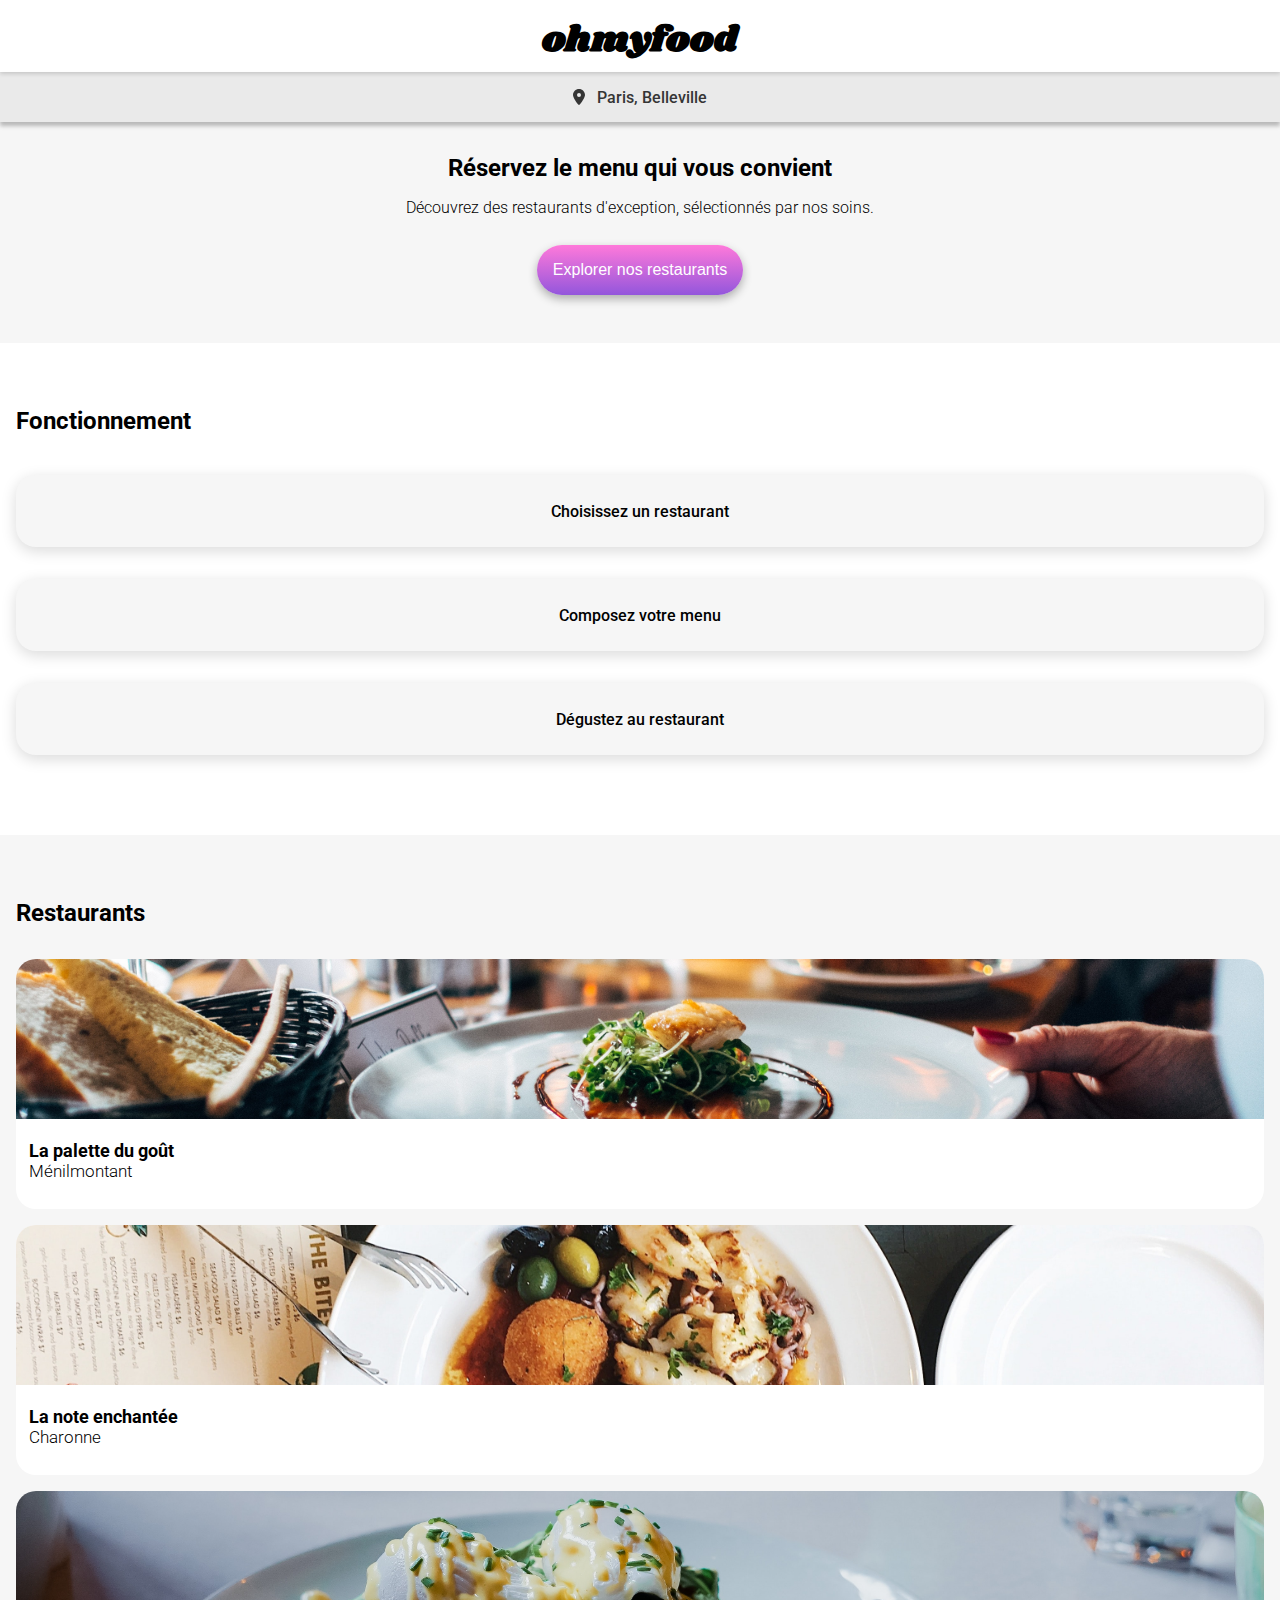
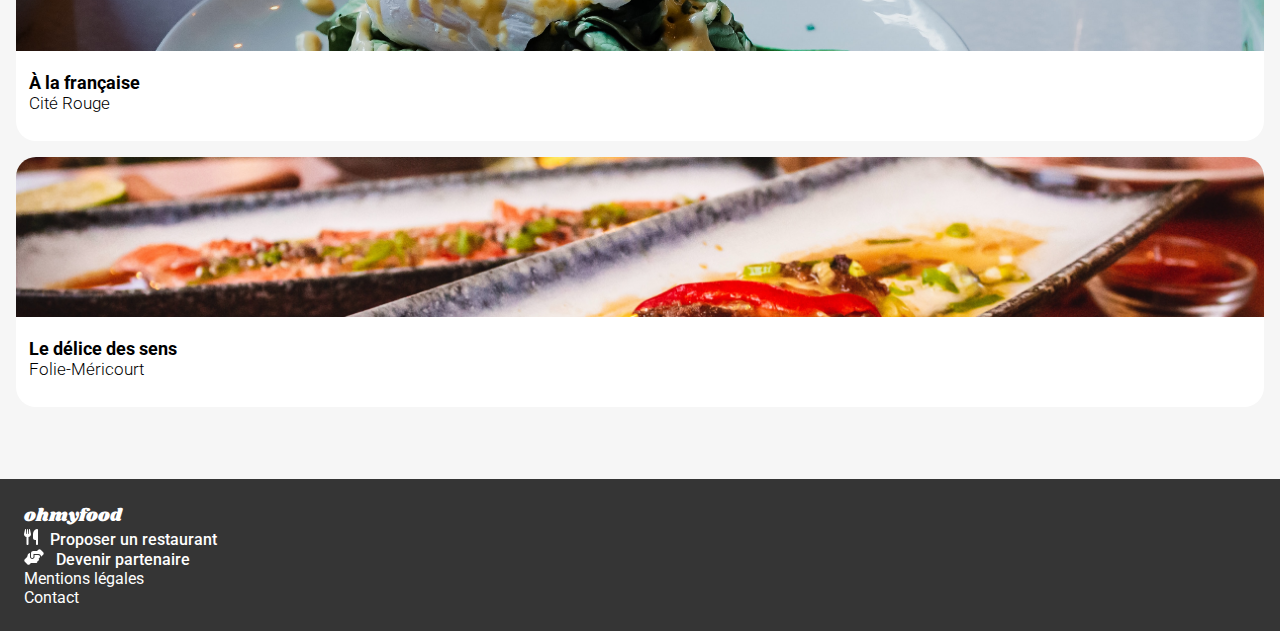
==== index.html @ dc9dbb46 "Divers changements, ajout de menu" ====
<!DOCTYPE html>
<html lang="en">
<head>
    <meta charset="UTF-8">
    <meta name="viewport" content="width=device-width, initial-scale=1.0">
    <title>Ohmyfood</title>
    <link rel="stylesheet" href="style.css">
</head>
<body>
    <header>
        <nav>
            <h1>ohmyfood</h1>
        </nav>
        <div class="location"><svg xmlns="http://www.w3.org/2000/svg" height="16" width="12" viewBox="0 0 384 512"><!--!Font Awesome Free 6.5.1 by @fontawesome - https://fontawesome.com License - https://fontawesome.com/license/free Copyright 2023 Fonticons, Inc.--><path d="M215.7 499.2C267 435 384 279.4 384 192C384 86 298 0 192 0S0 86 0 192c0 87.4 117 243 168.3 307.2c12.3 15.3 35.1 15.3 47.4 0zM192 128a64 64 0 1 1 0 128 64 64 0 1 1 0-128z"/></svg> Paris, Belleville</div>
    </header>
    <div class="hero-header">
        <h2>Réservez le menu qui vous convient</h2>
        <p>Découvrez des restaurants d'exception, sélectionnés par nos soins.</p>
        <a href=""><button href>Explorer nos restaurants</button></a>
    </div>
    <main>
        <section class="fonctionnement">
            <h2>Fonctionnement</h2>
            <div class="tuto-card">Choisissez un restaurant</div>
            <div class="tuto-card">Composez votre menu</div>
            <div class="tuto-card">Dégustez au restaurant</div>
        </section>
        <section class="restaurants">
            <h2>Restaurants</h2>
            <a href="resto1.html">
                <div class="card">
                    <img src="images/restaurants/jay-wennington-N_Y88TWmGwA-unsplash.jpg" alt="">
                    <p><b>La palette du goût</b><br>Ménilmontant</p>
                </div>
            </a>
            <div class="card">
                <img src="images/restaurants/stil-u2Lp8tXIcjw-unsplash.jpg" alt="">
                <p><b>La note enchantée</b><br>Charonne</p>
            </div>
            <div class="card">
                <img src="images/restaurants/toa-heftiba-DQKerTsQwi0-unsplash.jpg" alt="">
                <p><b>À la française</b><br>Cité Rouge</p>
            </div>
            <div class="card">
                <img src="images/restaurants/louis-hansel-shotsoflouis-qNBGVyOCY8Q-unsplash.jpg" alt="">
                <p><b>Le délice des sens</b><br>Folie-Méricourt</p>
            </div>
        </section>
    </main>
    <footer>
        <h1>ohmyfood</h1>
        <ul>
            <li>
                <svg xmlns="http://www.w3.org/2000/svg" viewBox="0 0 448 512"><!--!Font Awesome Free 6.5.1 by @fontawesome - https://fontawesome.com License - https://fontawesome.com/license/free Copyright 2024 Fonticons, Inc.--><path fill="#ffffff" d="M416 0C400 0 288 32 288 176V288c0 35.3 28.7 64 64 64h32V480c0 17.7 14.3 32 32 32s32-14.3 32-32V352 240 32c0-17.7-14.3-32-32-32zM64 16C64 7.8 57.9 1 49.7 .1S34.2 4.6 32.4 12.5L2.1 148.8C.7 155.1 0 161.5 0 167.9c0 45.9 35.1 83.6 80 87.7V480c0 17.7 14.3 32 32 32s32-14.3 32-32V255.6c44.9-4.1 80-41.8 80-87.7c0-6.4-.7-12.8-2.1-19.1L191.6 12.5c-1.8-8-9.3-13.3-17.4-12.4S160 7.8 160 16V150.2c0 5.4-4.4 9.8-9.8 9.8c-5.1 0-9.3-3.9-9.8-9L127.9 14.6C127.2 6.3 120.3 0 112 0s-15.2 6.3-15.9 14.6L83.7 151c-.5 5.1-4.7 9-9.8 9c-5.4 0-9.8-4.4-9.8-9.8V16zm48.3 152l-.3 0-.3 0 .3-.7 .3 .7z"/></svg>
                <b>Proposer un restaurant</b></li>
            <li>
                <svg xmlns="http://www.w3.org/2000/svg" viewBox="0 0 640 512"><!--!Font Awesome Free 6.5.1 by @fontawesome - https://fontawesome.com License - https://fontawesome.com/license/free Copyright 2024 Fonticons, Inc.--><path fill="#ffffff" d="M544 248v3.3l69.7-69.7c21.9-21.9 21.9-57.3 0-79.2L535.6 24.4c-21.9-21.9-57.3-21.9-79.2 0L416.3 64.5c-2.7-.3-5.5-.5-8.3-.5H296c-37.1 0-67.6 28-71.6 64H224V248c0 22.1 17.9 40 40 40s40-17.9 40-40V176c0 0 0-.1 0-.1V160l16 0 136 0c0 0 0 0 .1 0H464c44.2 0 80 35.8 80 80v8zM336 192v56c0 39.8-32.2 72-72 72s-72-32.2-72-72V129.4c-35.9 6.2-65.8 32.3-76 68.2L99.5 255.2 26.3 328.4c-21.9 21.9-21.9 57.3 0 79.2l78.1 78.1c21.9 21.9 57.3 21.9 79.2 0l37.7-37.7c.9 0 1.8 .1 2.7 .1H384c26.5 0 48-21.5 48-48c0-5.6-1-11-2.7-16H432c26.5 0 48-21.5 48-48c0-12.8-5-24.4-13.2-33c25.7-5 45.1-27.6 45.2-54.8v-.4c-.1-30.8-25.1-55.8-56-55.8c0 0 0 0 0 0l-120 0z"/></svg>
                <b>Devenir partenaire</b>
            </li>
            <li>Mentions légales</li>
            <li>Contact</li>
        </ul>
    </footer>
</body>
</html>
---- style.css ----
@import url("https://fonts.googleapis.com/css2?family=Roboto:wght@300;400;500;600;700&family=Shrikhand&display=swap");
:root {
  --primary-purple: #9356dc;
  --secondary-pink: #FF79DA;
  --tertiary-green: #99E2D0;
  --blabla: #fff;
}

body {
  margin: 0;
  padding: 0;
  font-family: "roboto";
}

h2 {
  font-size: 24px;
  font-weight: 700;
  font-family: "roboto";
  margin: 0;
}

nav {
  width: 100%;
  height: 64px;
  display: flex;
  justify-content: center;
  align-items: center;
  flex-direction: column;
  position: relative;
  z-index: 10;
  box-shadow: 0px 2px 4px 0px rgba(0, 0, 0, 0.15);
  padding-top: 0.5em;
}
nav h1 {
  font-size: 2.25em;
  font-family: "Shrikhand";
  color: black;
  text-decoration: none;
}
nav svg {
  width: 1.5em;
  position: absolute;
  top: 1.5em;
  left: 1em;
}

.hero-header {
  background: #f6f6f6;
  width: 100%;
  display: flex;
  flex-direction: column;
  justify-content: center;
  align-items: center;
  padding: 2em 0;
  padding-bottom: 3em;
}
.hero-header h2 {
  text-align: center;
  width: 80%;
}
.hero-header p {
  width: 80%;
  text-align: center;
  font-size: 16px;
  font-weight: 300;
  margin-bottom: 1.75em;
}

button {
  background: linear-gradient(0deg, var(--primary-purple) 0%, var(--secondary-pink) 100%);
  color: #fff;
  border-radius: 25px;
  border: none;
  padding: 1em;
  box-shadow: 0px 4px 10px 0px rgba(0, 0, 0, 0.3);
  transition: 0.5s;
  font-weight: 500;
  font-size: 16px;
}
button:hover {
  transform: scale(1.1);
}

.location {
  background: #EAEAEA;
  width: 100%;
  height: 50px;
  display: flex;
  justify-content: center;
  align-items: center;
  flex-direction: row;
  font-weight: 500;
  color: #353535;
  box-shadow: 0px 4px 4px 0px rgba(0, 0, 0, 0.25);
  position: relative;
  z-index: 8;
}
.location svg {
  margin-right: 0.75em;
  fill: #353535;
}

.fonctionnement, .restaurants {
  padding: 4em 1em;
  display: flex;
  flex-wrap: wrap;
}
.fonctionnement h2, .restaurants h2 {
  margin-bottom: 1em;
}

.restaurants {
  background-color: #f6f6f6;
}

.tuto-card {
  width: 100%;
  height: 72px;
  background-color: #f6f6f6;
  margin: 1em 0;
  border-radius: 20px;
  box-shadow: 0px 4px 15px 0px rgba(0, 0, 0, 0.15);
  display: flex;
  justify-content: center;
  align-items: center;
  font-family: "roboto";
  font-size: 16px;
  font-weight: 500;
}

.restaurants a {
  width: 100%;
  text-decoration: none;
  color: inherit;
}

.card {
  width: 100%;
  border-radius: 20px;
  margin: 0.5em 0;
  background-color: #fff;
}
.card img {
  -o-object-fit: cover;
     object-fit: cover;
  width: 100%;
  height: 160px;
  border-radius: 20px 20px 0px 0px;
}
.card p {
  padding: 0 0.75em;
  font-family: "roboto";
  font-weight: 300;
  font-size: 17px;
}
.card p b {
  font-weight: 700;
  font-size: 18px;
}

.restaurants .card {
  height: 250px;
}

footer {
  background-color: #353535;
  color: #fff;
  padding: 1.5em;
}
footer h1 {
  margin: 0;
  font-family: "shrikhand";
  font-size: 18px;
  font-weight: 400;
}
footer ul {
  list-style: none;
  padding: 0;
  margin: 0;
  font-size: 16px;
  font-weight: 400;
}
footer ul b {
  font-weight: 500;
}
footer svg {
  height: 16px;
  margin-right: 8px;
}

.menu {
  padding: 1em;
  padding-bottom: 2em;
  border-radius: 40px 40px 0 0;
  background-color: #f6f6f6;
  position: relative;
  bottom: 3.5em;
  margin-bottom: -3em;
}

.hero-image {
  width: 100%;
}

.menu h1 {
  font-size: 28px;
  font-weight: 400;
  font-family: "Shrikhand";
  color: black;
  text-decoration: none;
  margin-bottom: 1em;
}
.menu h2 {
  font-family: "roboto";
  font-weight: 300;
  font-size: 16px;
  text-transform: uppercase;
}
.menu .card {
  padding: 1em 0;
}
.menu .card p {
  margin: 0;
  font-family: "roboto";
  font-weight: 300;
  font-size: 15px;
  padding: 0 1em;
}
.menu .card p b {
  font-weight: 500;
  font-size: 18px;
}
.menu .card .menu-card-check {
  background-color: var(--tertiary-green);
  width: 0;
  height: 100%;
}
.menu .card:hover .menu-card-check {
  width: 200px;
}
.menu button {
  margin: 0 auto;
  display: flex;
}

.menu-section {
  margin-bottom: 2em;
}/*# sourceMappingURL=style.css.map */
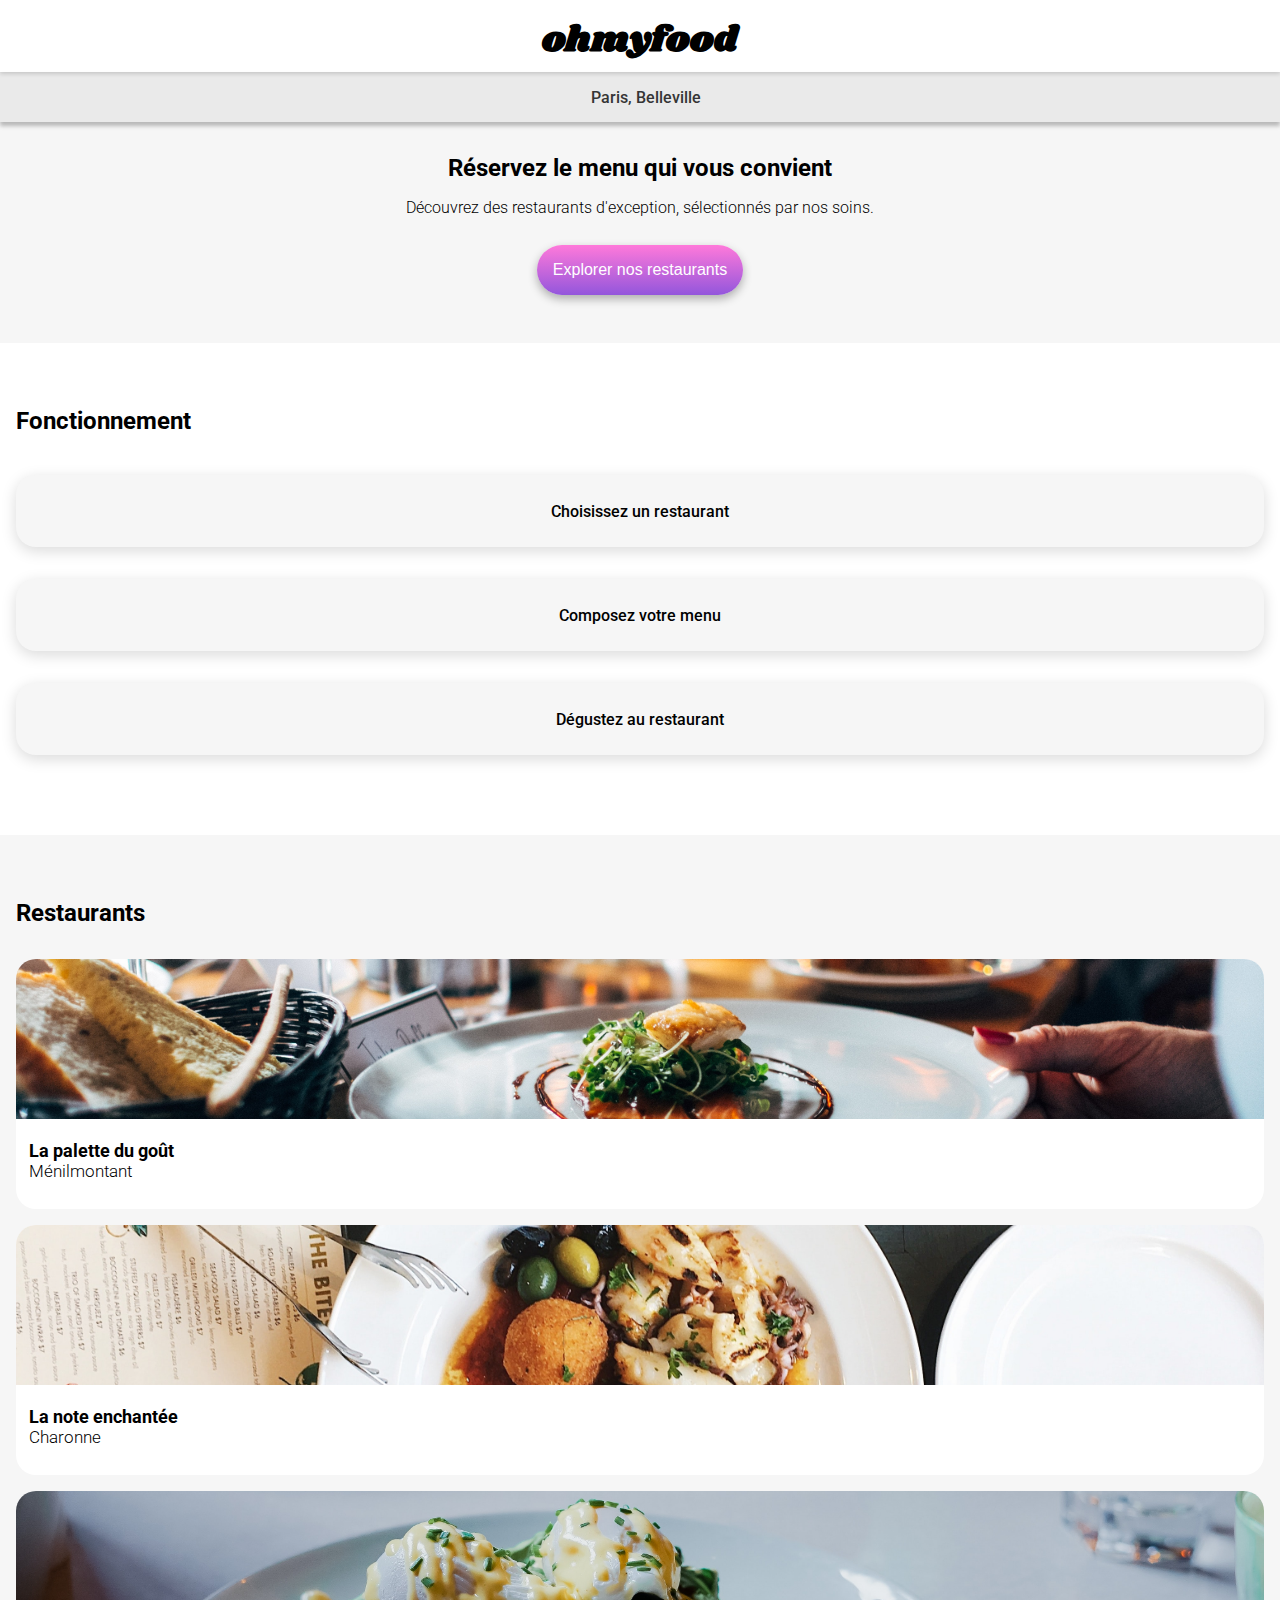
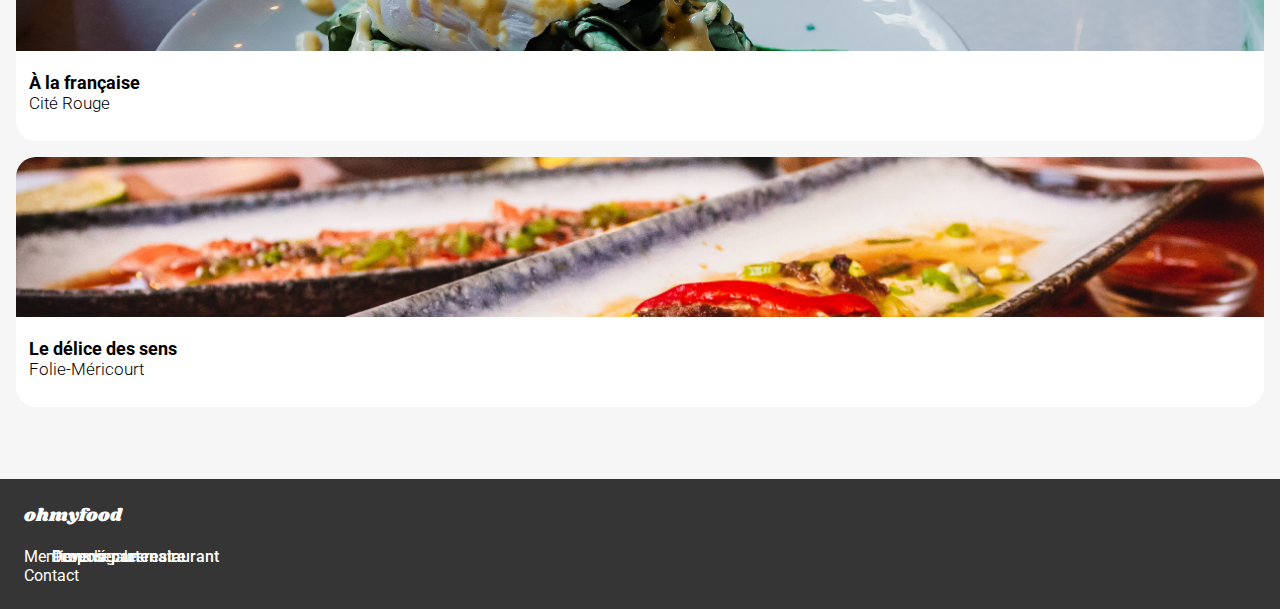
==== commit ea9ab706: "Simple commit" ====
--- a/index.html
+++ b/index.html
@@ -5,27 +5,30 @@
     <meta name="viewport" content="width=device-width, initial-scale=1.0">
     <title>Ohmyfood</title>
     <link rel="stylesheet" href="style.css">
+    <link rel="stylesheet" href="https://cdnjs.cloudflare.com/ajax/libs/font-awesome/6.2.1/css/all.min.css"
+        integrity="sha512-MV7K8+y+gLIBoVD59lQIYicR65iaqukzvf/nwasF0nqhPay5w/9lJmVM2hMDcnK1OnMGCdVK+iQrJ7lzPJQd1w=="
+        crossorigin="anonymous" referrerpolicy="no-referrer" />
 </head>
 <body>
     <header>
         <nav>
             <h1>ohmyfood</h1>
         </nav>
-        <div class="location"><svg xmlns="http://www.w3.org/2000/svg" height="16" width="12" viewBox="0 0 384 512"><!--!Font Awesome Free 6.5.1 by @fontawesome - https://fontawesome.com License - https://fontawesome.com/license/free Copyright 2023 Fonticons, Inc.--><path d="M215.7 499.2C267 435 384 279.4 384 192C384 86 298 0 192 0S0 86 0 192c0 87.4 117 243 168.3 307.2c12.3 15.3 35.1 15.3 47.4 0zM192 128a64 64 0 1 1 0 128 64 64 0 1 1 0-128z"/></svg> Paris, Belleville</div>
+        <div class="location"><i class="fa-solid fa-location-dot"></i> Paris, Belleville</div>
     </header>
     <div class="hero-header">
         <h2>Réservez le menu qui vous convient</h2>
         <p>Découvrez des restaurants d'exception, sélectionnés par nos soins.</p>
-        <a href=""><button href>Explorer nos restaurants</button></a>
+        <a href="#restaurants"><button href>Explorer nos restaurants</button></a>
     </div>
     <main>
         <section class="fonctionnement">
             <h2>Fonctionnement</h2>
-            <div class="tuto-card">Choisissez un restaurant</div>
-            <div class="tuto-card">Composez votre menu</div>
-            <div class="tuto-card">Dégustez au restaurant</div>
+            <div class="tuto-card"><i class="fa-solid fa-mobile-screen-button"></i> Choisissez un restaurant</div>
+            <div class="tuto-card"><i class="fa-solid fa-list-ul"></i> Composez votre menu</div>
+            <div class="tuto-card"><i class="fa-solid fa-store"></i> Dégustez au restaurant</div>
         </section>
-        <section class="restaurants">
+        <section id="restaurants" class="restaurants">
             <h2>Restaurants</h2>
             <a href="resto1.html">
                 <div class="card">
@@ -51,10 +54,10 @@
         <h1>ohmyfood</h1>
         <ul>
             <li>
-                <svg xmlns="http://www.w3.org/2000/svg" viewBox="0 0 448 512"><!--!Font Awesome Free 6.5.1 by @fontawesome - https://fontawesome.com License - https://fontawesome.com/license/free Copyright 2024 Fonticons, Inc.--><path fill="#ffffff" d="M416 0C400 0 288 32 288 176V288c0 35.3 28.7 64 64 64h32V480c0 17.7 14.3 32 32 32s32-14.3 32-32V352 240 32c0-17.7-14.3-32-32-32zM64 16C64 7.8 57.9 1 49.7 .1S34.2 4.6 32.4 12.5L2.1 148.8C.7 155.1 0 161.5 0 167.9c0 45.9 35.1 83.6 80 87.7V480c0 17.7 14.3 32 32 32s32-14.3 32-32V255.6c44.9-4.1 80-41.8 80-87.7c0-6.4-.7-12.8-2.1-19.1L191.6 12.5c-1.8-8-9.3-13.3-17.4-12.4S160 7.8 160 16V150.2c0 5.4-4.4 9.8-9.8 9.8c-5.1 0-9.3-3.9-9.8-9L127.9 14.6C127.2 6.3 120.3 0 112 0s-15.2 6.3-15.9 14.6L83.7 151c-.5 5.1-4.7 9-9.8 9c-5.4 0-9.8-4.4-9.8-9.8V16zm48.3 152l-.3 0-.3 0 .3-.7 .3 .7z"/></svg>
+                <i class="fa-solid fa-utensils"></i>
                 <b>Proposer un restaurant</b></li>
             <li>
-                <svg xmlns="http://www.w3.org/2000/svg" viewBox="0 0 640 512"><!--!Font Awesome Free 6.5.1 by @fontawesome - https://fontawesome.com License - https://fontawesome.com/license/free Copyright 2024 Fonticons, Inc.--><path fill="#ffffff" d="M544 248v3.3l69.7-69.7c21.9-21.9 21.9-57.3 0-79.2L535.6 24.4c-21.9-21.9-57.3-21.9-79.2 0L416.3 64.5c-2.7-.3-5.5-.5-8.3-.5H296c-37.1 0-67.6 28-71.6 64H224V248c0 22.1 17.9 40 40 40s40-17.9 40-40V176c0 0 0-.1 0-.1V160l16 0 136 0c0 0 0 0 .1 0H464c44.2 0 80 35.8 80 80v8zM336 192v56c0 39.8-32.2 72-72 72s-72-32.2-72-72V129.4c-35.9 6.2-65.8 32.3-76 68.2L99.5 255.2 26.3 328.4c-21.9 21.9-21.9 57.3 0 79.2l78.1 78.1c21.9 21.9 57.3 21.9 79.2 0l37.7-37.7c.9 0 1.8 .1 2.7 .1H384c26.5 0 48-21.5 48-48c0-5.6-1-11-2.7-16H432c26.5 0 48-21.5 48-48c0-12.8-5-24.4-13.2-33c25.7-5 45.1-27.6 45.2-54.8v-.4c-.1-30.8-25.1-55.8-56-55.8c0 0 0 0 0 0l-120 0z"/></svg>
+                <i class="fa-solid fa-handshake-angle"></i>
                 <b>Devenir partenaire</b>
             </li>
             <li>Mentions légales</li>
--- a/style.css
+++ b/style.css
@@ -95,7 +95,7 @@
   position: relative;
   z-index: 8;
 }
-.location svg {
+.location i {
   margin-right: 0.75em;
   fill: #353535;
 }
@@ -127,6 +127,15 @@
   font-size: 16px;
   font-weight: 500;
 }
+.tuto-card i {
+  position: absolute;
+  left: 64px;
+  font-size: 1.5em;
+  color: #7E7E7E;
+}
+.tuto-card:hover i {
+  color: var(--primary-purple);
+}
 
 .restaurants a {
   width: 100%;
@@ -172,6 +181,7 @@
   font-family: "shrikhand";
   font-size: 18px;
   font-weight: 400;
+  margin-bottom: 1em;
 }
 footer ul {
   list-style: none;
@@ -182,10 +192,8 @@
 }
 footer ul b {
   font-weight: 500;
-}
-footer svg {
-  height: 16px;
-  margin-right: 8px;
+  position: absolute;
+  left: 3.25em;
 }
 
 .menu {
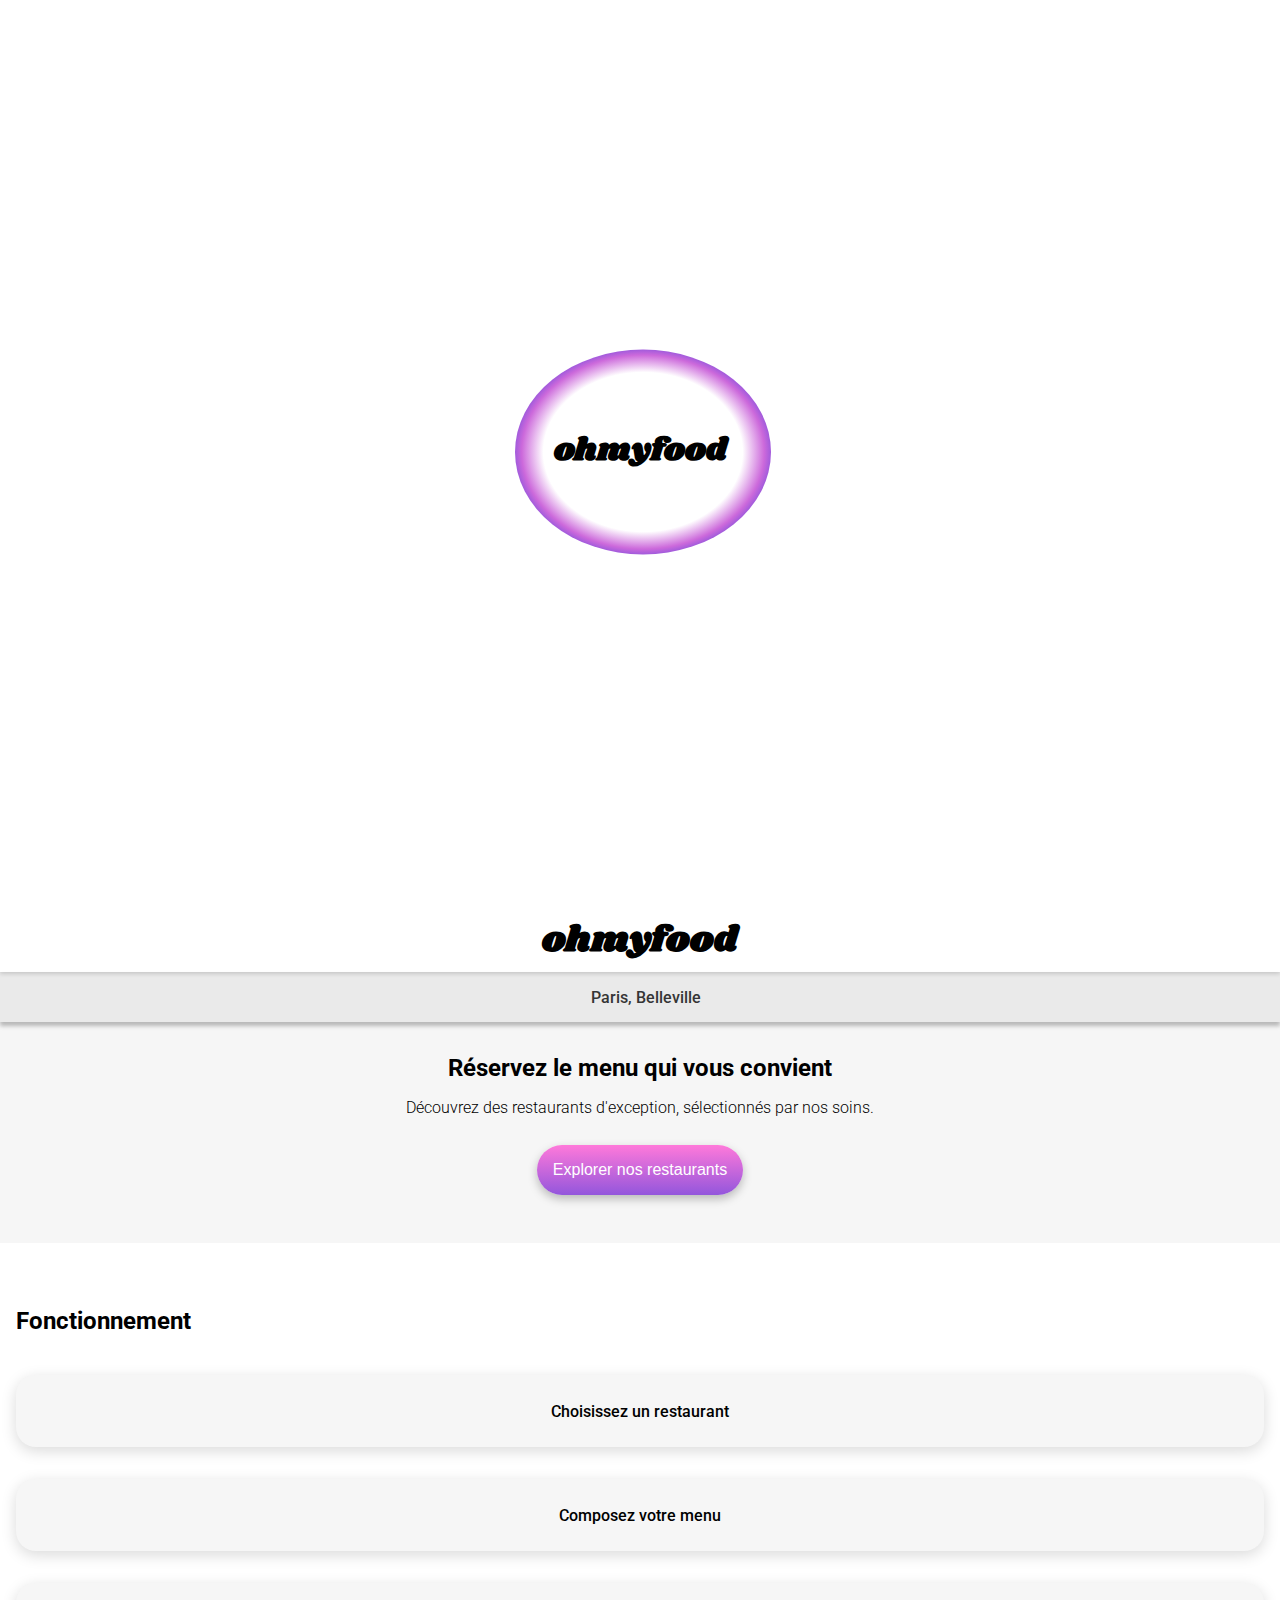
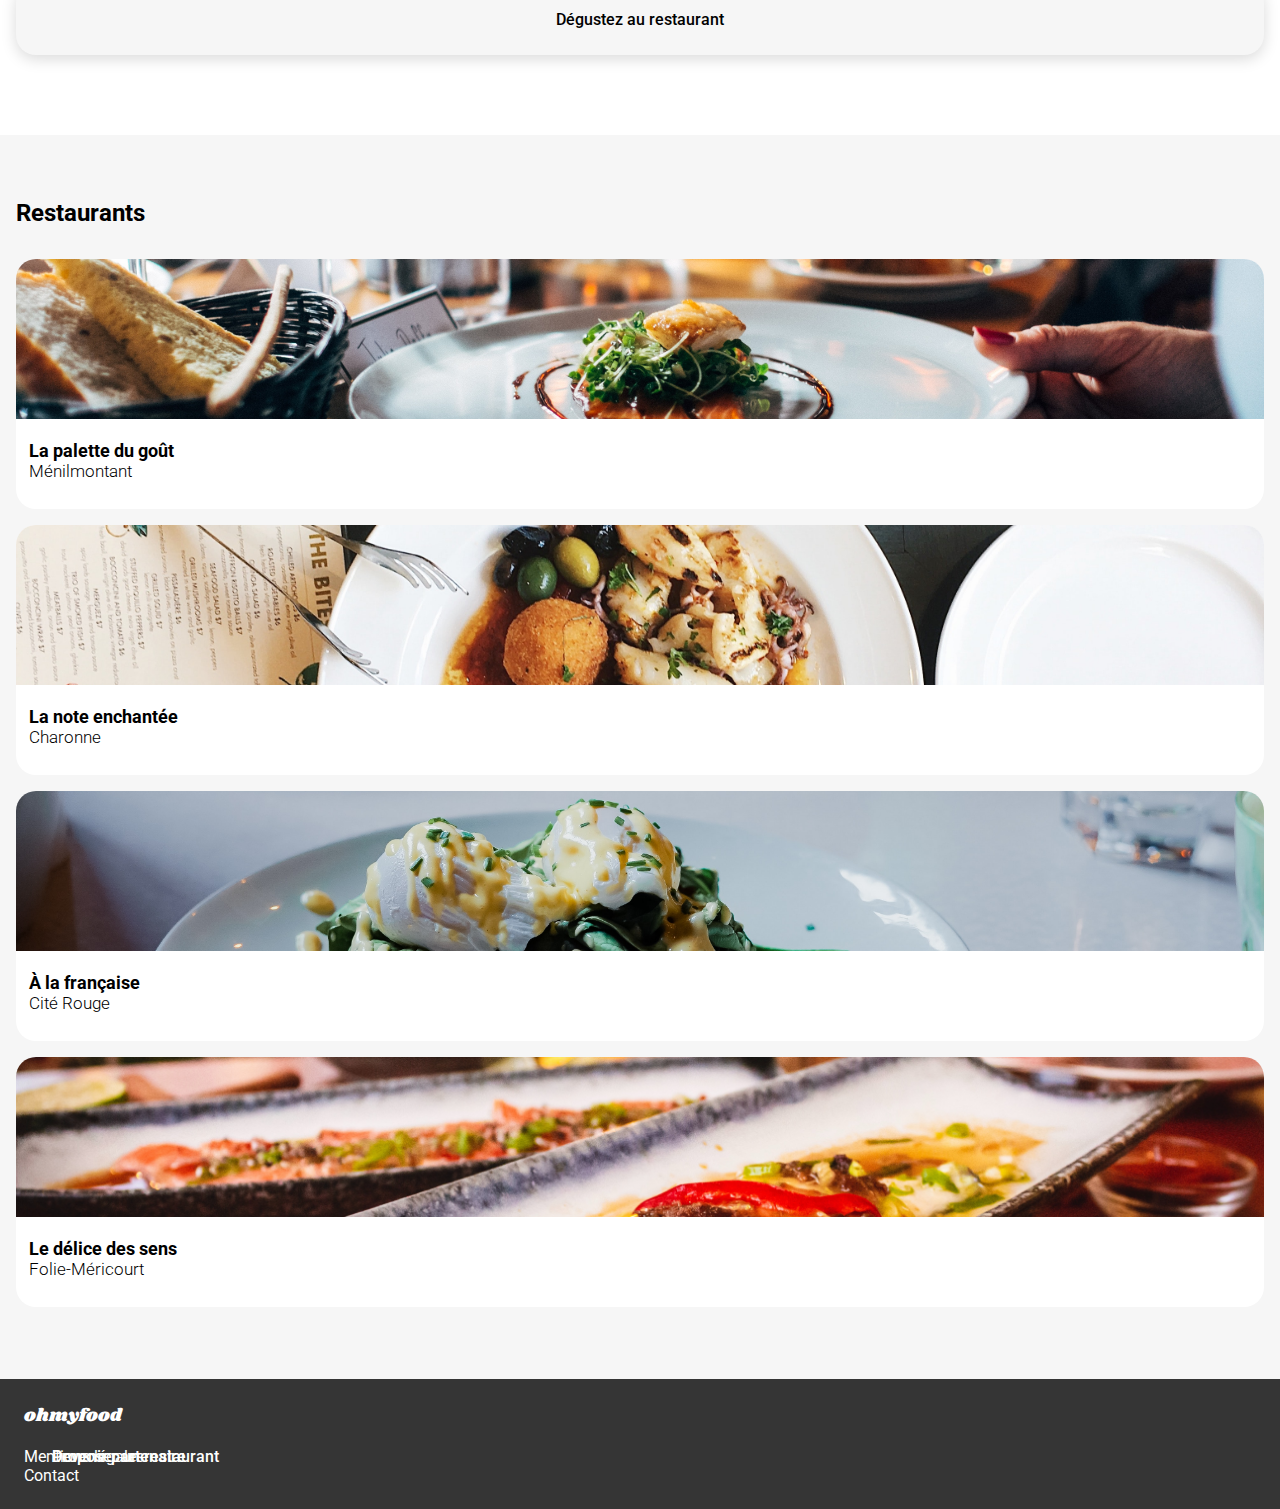
==== commit 22eb43a9: "Vendredi 16" ====
--- a/index.html
+++ b/index.html
@@ -10,6 +10,7 @@
         crossorigin="anonymous" referrerpolicy="no-referrer" />
 </head>
 <body>
+    <div class="loading-screen"><h1>ohmyfood</h1></div>
     <header>
         <nav>
             <h1>ohmyfood</h1>
--- a/style.css
+++ b/style.css
@@ -6,6 +6,10 @@
   --blabla: #fff;
 }
 
+html {
+  scroll-behavior: smooth;
+}
+
 body {
   margin: 0;
   padding: 0;
@@ -66,19 +70,49 @@
   margin-bottom: 1.75em;
 }
 
+a {
+  text-decoration: none;
+}
+
 button {
   background: linear-gradient(0deg, var(--primary-purple) 0%, var(--secondary-pink) 100%);
   color: #fff;
   border-radius: 25px;
   border: none;
   padding: 1em;
-  box-shadow: 0px 4px 10px 0px rgba(0, 0, 0, 0.3);
+  box-shadow: 0px 4px 10px 0px rgba(0, 0, 0, 0.25);
   transition: 0.5s;
   font-weight: 500;
   font-size: 16px;
+  text-decoration: none;
+  position: relative;
+  overflow: hidden;
+}
+button::after {
+  content: "";
+  position: absolute;
+  width: 250px;
+  height: 250px;
+  background-color: #fff;
+  left: 50%;
+  top: 50%;
+  transform: translate(-50%, -50%);
+  opacity: 0;
+  transition: 0.5s;
 }
 button:hover {
-  transform: scale(1.1);
+  box-shadow: 0px 4px 15px 0px rgba(0, 0, 0, 0.35);
+}
+button:hover::after {
+  content: "";
+  position: absolute;
+  width: 250px;
+  height: 250px;
+  background-color: #fff;
+  left: 50%;
+  top: 50%;
+  transform: translate(-50%, -50%);
+  opacity: 0.15;
 }
 
 .location {
@@ -132,6 +166,7 @@
   left: 64px;
   font-size: 1.5em;
   color: #7E7E7E;
+  transition: 0.5s;
 }
 .tuto-card:hover i {
   color: var(--primary-purple);
@@ -223,11 +258,25 @@
   font-weight: 300;
   font-size: 16px;
   text-transform: uppercase;
+  line-height: 2em;
+  margin-bottom: 1em;
+}
+.menu h2:after {
+  content: "";
+  height: 3px;
+  width: 40px;
+  background-color: var(--tertiary-green);
+  display: flex;
 }
 .menu .card {
+  overflow: hidden;
   padding: 1em 0;
+  position: relative;
 }
 .menu .card p {
+  overflow: hidden;
+  text-overflow: ellipsis;
+  white-space: nowrap;
   margin: 0;
   font-family: "roboto";
   font-weight: 300;
@@ -238,19 +287,162 @@
   font-weight: 500;
   font-size: 18px;
 }
+.menu .card:hover .menu-card-check {
+  transform: translateX(-60px);
+}
+.menu .card:hover .menu-card-price {
+  transform: translateX(-60px);
+}
+.menu .card:hover .menu-card-inner {
+  width: 60%;
+}
+.menu .card .menu-card-price {
+  font-weight: 700;
+  font-size: 15px;
+  color: #353535;
+  width: 40px;
+  right: 8px;
+  bottom: 16px;
+  position: absolute;
+  transition: 0.5s;
+}
+.menu .card .menu-card-inner {
+  width: 80%;
+  max-height: 44px;
+  transition: 0.5s;
+}
 .menu .card .menu-card-check {
   background-color: var(--tertiary-green);
-  width: 0;
+  width: 60px;
   height: 100%;
-}
-.menu .card:hover .menu-card-check {
-  width: 200px;
-}
-.menu button {
+  position: absolute;
+  right: -60px;
+  top: 0;
+  border-radius: 0 20px 20px 0;
+  display: flex;
+  justify-content: center;
+  align-items: center;
+  transition: 0.5s;
+}
+.menu .card .menu-card-check i {
+  color: white;
+  font-size: 20px;
+}
+
+button {
   margin: 0 auto;
   display: flex;
 }
 
 .menu-section {
   margin-bottom: 2em;
+}
+
+@keyframes slideInLeft {
+  0% {
+    transform: translateX(200%);
+    opacity: 0;
+  }
+  80% {
+    opacity: 0.3;
+  }
+  100% {
+    transform: translateX(0);
+    opacity: 1;
+  }
+}
+.menu .card {
+  animation: 0.8s ease-out 0s 1 slideInLeft;
+  animation-fill-mode: both;
+}
+
+.menu h2 {
+  animation: 0.6s ease-out 0s 1 slideInLeft;
+  animation-delay: 0s;
+  animation-fill-mode: both;
+}
+
+#menu-card-entree1 {
+  animation-delay: 0s;
+}
+
+#menu-card-entree2 {
+  animation-delay: 0.2s;
+}
+
+#menu-card-entree3 {
+  animation-delay: 0.4s;
+}
+
+#menu-card-plat1 {
+  animation-delay: 0.6s;
+}
+
+#menu-card-plat2 {
+  animation-delay: 0.8s;
+}
+
+#menu-card-plat3 {
+  animation-delay: 1s;
+}
+
+#menu-card-dessert1 {
+  animation-delay: 1.2s;
+}
+
+#menu-card-dessert2 {
+  animation-delay: 1.4s;
+}
+
+#menu-card-dessert3 {
+  animation-delay: 1.6s;
+}
+
+.loading-screen {
+  display: none;
+  background: #fff;
+  display: flex;
+  height: 100vh;
+  width: 100vw;
+  position: sticky;
+  top: 0;
+  z-index: 20;
+}
+.loading-screen h1 {
+  margin: auto;
+  font-family: "Shrikhand";
+  animation: 1.5s ease-out 0s 1 Pulse;
+  animation-fill-mode: both;
+  animation-iteration-count: infinite;
+  position: relative;
+}
+.loading-screen h1::after {
+  content: "";
+  height: 8em;
+  width: 8em;
+  border-radius: 50%;
+  background: radial-gradient(circle, rgba(255, 121, 218, 0) 0%, rgba(255, 121, 218, 0) 55%, rgb(204, 105, 219) 67%, rgb(147, 86, 220) 72%);
+  position: absolute;
+  top: -3.2em;
+  left: -1.2em;
+  animation: 1.5s ease-out 0s 1 Waves;
+  animation-iteration-count: infinite;
+  transform: scaleY(0.8);
+}
+
+@keyframes Pulse {
+  25% {
+    font-size: 48px;
+  }
+  75% {
+    font-size: 40px;
+  }
+}
+@keyframes Waves {
+  25% {
+    opacity: 0;
+  }
+  100% {
+    opacity: 0;
+  }
 }/*# sourceMappingURL=style.css.map */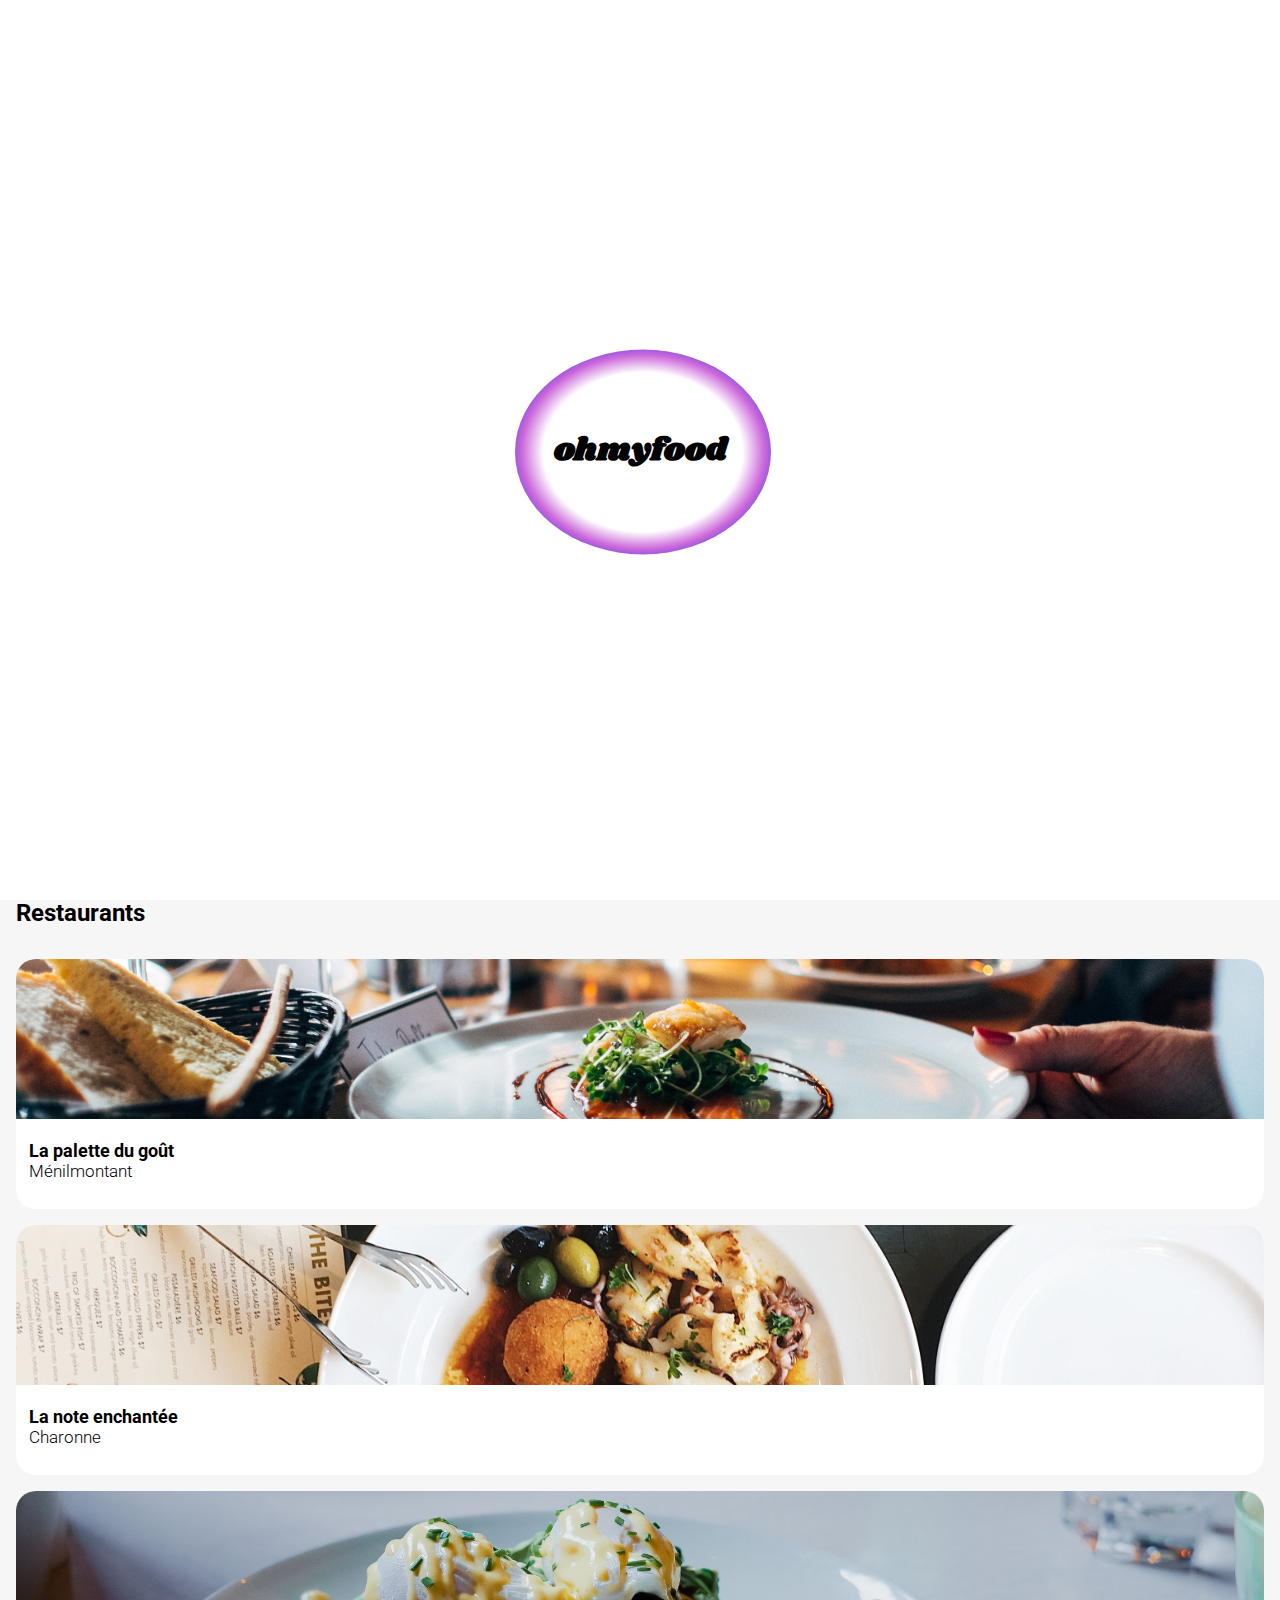
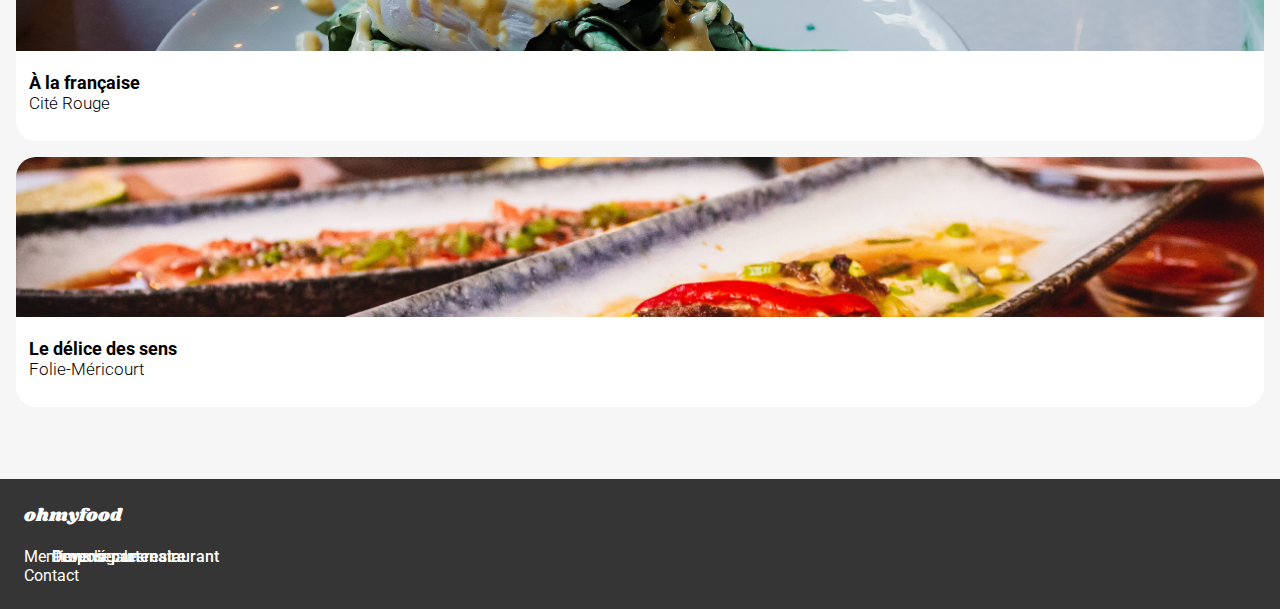
==== commit 3ed4b56c: "Modifications animations" ====
--- a/index.html
+++ b/index.html
@@ -35,6 +35,7 @@
                 <div class="card">
                     <img src="images/restaurants/jay-wennington-N_Y88TWmGwA-unsplash.jpg" alt="">
                     <p><b>La palette du goût</b><br>Ménilmontant</p>
+                    <i class="fa-solid fa-heart"></i>
                 </div>
             </a>
             <div class="card">
--- a/style.css
+++ b/style.css
@@ -204,6 +204,14 @@
 
 .restaurants .card {
   height: 250px;
+  position: relative;
+}
+.restaurants .card i {
+  position: absolute;
+  right: 1em;
+  top: 190px;
+  color: var(--primary-purple);
+  font-size: 2em;
 }
 
 footer {
@@ -399,14 +407,16 @@
 }
 
 .loading-screen {
-  display: none;
   background: #fff;
   display: flex;
   height: 100vh;
   width: 100vw;
-  position: sticky;
+  position: fixed;
   top: 0;
   z-index: 20;
+  animation: 3s Disappear;
+  animation-iteration-count: 1;
+  animation-fill-mode: both;
 }
 .loading-screen h1 {
   margin: auto;
@@ -445,4 +455,15 @@
   100% {
     opacity: 0;
   }
+}
+@keyframes Disappear {
+  80% {
+    opacity: 1;
+    transform: translateY(0);
+  }
+  100% {
+    opacity: 0;
+    overflow: hidden;
+    transform: translateY(-100%);
+  }
 }/*# sourceMappingURL=style.css.map */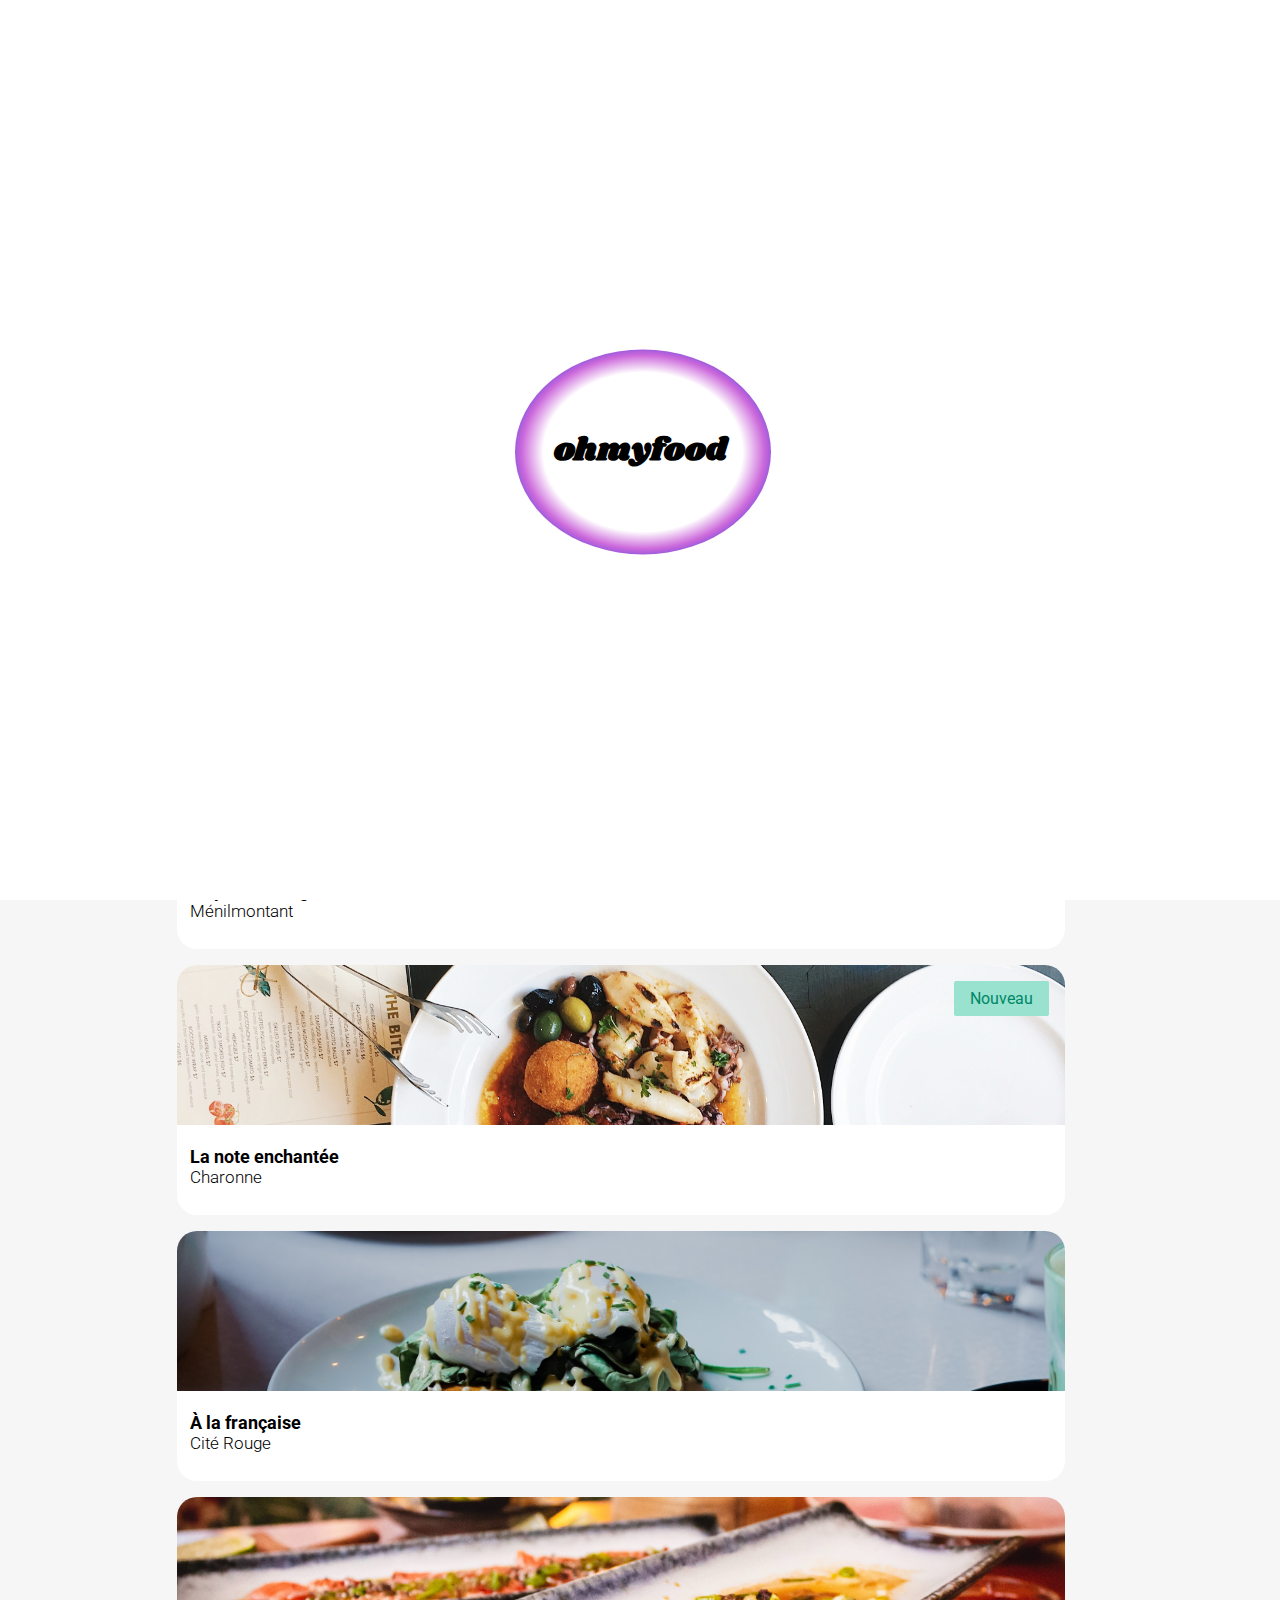
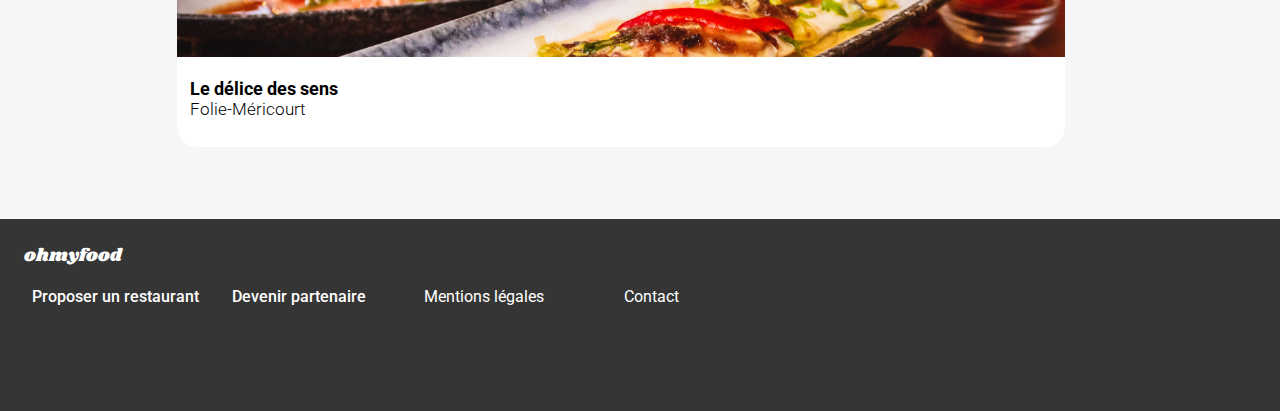
==== commit 67e4f503: "Starting Responsive" ====
--- a/index.html
+++ b/index.html
@@ -25,46 +25,68 @@
     <main>
         <section class="fonctionnement">
             <h2>Fonctionnement</h2>
-            <div class="tuto-card"><i class="fa-solid fa-mobile-screen-button"></i> Choisissez un restaurant</div>
-            <div class="tuto-card"><i class="fa-solid fa-list-ul"></i> Composez votre menu</div>
-            <div class="tuto-card"><i class="fa-solid fa-store"></i> Dégustez au restaurant</div>
+            <div class="fonctionnement-tuto">
+                <div class="tuto-card">
+                    <div class="tuto-number">1</div>
+                    <i class="fa-solid fa-mobile-screen-button"></i> 
+                    Choisissez un restaurant
+                </div>
+                <div class="tuto-card">
+                    <div class="tuto-number">2</div>
+                    <i class="fa-solid fa-list-ul"></i> 
+                    Composez votre menu
+                </div>
+                <div class="tuto-card">
+                    <div class="tuto-number">3</div>
+                    <i class="fa-solid fa-store"></i> 
+                    Dégustez au restaurant
+                </div>
+            </div>
         </section>
         <section id="restaurants" class="restaurants">
             <h2>Restaurants</h2>
-            <a href="resto1.html">
+            <div class="restaurants-cards-container">
+                <a href="resto1.html">
+                    <div class="card">
+                        <div class="label-new-restaurant">Nouveau</div>
+                        <img src="images/restaurants/jay-wennington-N_Y88TWmGwA-unsplash.jpg" alt="">
+                        <p><b>La palette du goût</b><br>Ménilmontant</p>
+                        <div class="heart-container"><i class="fa-solid fa-heart"></i><i class="fa-regular fa-heart"></i></div>
+                    </div>
+                </a>
                 <div class="card">
-                    <img src="images/restaurants/jay-wennington-N_Y88TWmGwA-unsplash.jpg" alt="">
-                    <p><b>La palette du goût</b><br>Ménilmontant</p>
-                    <i class="fa-solid fa-heart"></i>
+                    <div class="label-new-restaurant">Nouveau</div>
+                    <img src="images/restaurants/stil-u2Lp8tXIcjw-unsplash.jpg" alt="">
+                    <p><b>La note enchantée</b><br>Charonne</p>
+                    <div class="heart-container"><i class="fa-solid fa-heart"></i><i class="fa-regular fa-heart"></i></div>
                 </div>
-            </a>
-            <div class="card">
-                <img src="images/restaurants/stil-u2Lp8tXIcjw-unsplash.jpg" alt="">
-                <p><b>La note enchantée</b><br>Charonne</p>
-            </div>
-            <div class="card">
-                <img src="images/restaurants/toa-heftiba-DQKerTsQwi0-unsplash.jpg" alt="">
-                <p><b>À la française</b><br>Cité Rouge</p>
-            </div>
-            <div class="card">
-                <img src="images/restaurants/louis-hansel-shotsoflouis-qNBGVyOCY8Q-unsplash.jpg" alt="">
-                <p><b>Le délice des sens</b><br>Folie-Méricourt</p>
+                <div class="card">
+                    <img src="images/restaurants/toa-heftiba-DQKerTsQwi0-unsplash.jpg" alt="">
+                    <p><b>À la française</b><br>Cité Rouge</p>
+                    <div class="heart-container"><i class="fa-solid fa-heart"></i><i class="fa-regular fa-heart"></i></div>
+                </div>
+                <div class="card">
+                    <img src="images/restaurants/louis-hansel-shotsoflouis-qNBGVyOCY8Q-unsplash.jpg" alt="">
+                    <p><b>Le délice des sens</b><br>Folie-Méricourt</p>
+                    <div class="heart-container"><i class="fa-solid fa-heart"></i><i class="fa-regular fa-heart"></i></div>
+                </div>
             </div>
         </section>
     </main>
     <footer>
         <h1>ohmyfood</h1>
-        <ul>
-            <li>
-                <i class="fa-solid fa-utensils"></i>
+        <div class="links-footer">
+            <a>
+                <i class="fa-solid fa-utensils"></i> 
                 <b>Proposer un restaurant</b></li>
-            <li>
-                <i class="fa-solid fa-handshake-angle"></i>
+            </a>
+            <a>
+                <i class="fa-solid fa-handshake-angle"></i> 
                 <b>Devenir partenaire</b>
-            </li>
-            <li>Mentions légales</li>
-            <li>Contact</li>
-        </ul>
+            </a>
+            <a>Mentions légales</a>
+            <a>Contact</a>
+        </div>
     </footer>
 </body>
 </html>--- a/style.css
+++ b/style.css
@@ -143,15 +143,29 @@
   margin-bottom: 1em;
 }
 
+.fonctionnement {
+  margin: 0 auto;
+}
+
 .restaurants {
   background-color: #f6f6f6;
 }
 
+.restaurants-cards-container {
+  display: flex;
+  flex-wrap: wrap;
+}
+
+.fonctionnement-tuto {
+  display: flex;
+  flex-wrap: wrap;
+}
+
 .tuto-card {
-  width: 100%;
+  width: 330px;
   height: 72px;
   background-color: #f6f6f6;
-  margin: 1em 0;
+  margin: 1em auto;
   border-radius: 20px;
   box-shadow: 0px 4px 15px 0px rgba(0, 0, 0, 0.15);
   display: flex;
@@ -160,16 +174,27 @@
   font-family: "roboto";
   font-size: 16px;
   font-weight: 500;
+  position: relative;
 }
 .tuto-card i {
   position: absolute;
-  left: 64px;
+  left: 40px;
   font-size: 1.5em;
   color: #7E7E7E;
   transition: 0.5s;
 }
 .tuto-card:hover i {
   color: var(--primary-purple);
+}
+
+.tuto-number {
+  padding: 0.5em 0.75em;
+  border-radius: 25px;
+  background-color: var(--primary-purple);
+  color: #fff;
+  position: absolute;
+  top: 20px;
+  left: -1em;
 }
 
 .restaurants a {
@@ -206,12 +231,39 @@
   height: 250px;
   position: relative;
 }
-.restaurants .card i {
+.restaurants .card .label-new-restaurant {
+  background-color: var(--tertiary-green);
+  color: #008766;
+  width: -moz-fit-content;
+  width: fit-content;
+  padding: 0.5em 1em;
+  border-radius: 2px;
+  position: absolute;
+  top: 1em;
+  right: 1em;
+}
+.restaurants .card .heart-container {
   position: absolute;
   right: 1em;
   top: 190px;
-  color: var(--primary-purple);
   font-size: 2em;
+}
+.restaurants .card .heart-container .fa-solid {
+  position: absolute;
+  top: 2px;
+  color: transparent;
+  transform: scale(0);
+  transition: all 0.3s ease-in-out;
+  background-image: linear-gradient(180deg, var(--primary-purple) 0%, var(--secondary-pink) 100%);
+  -webkit-background-clip: text;
+          background-clip: text;
+  -webkit-text-fill-color: transparent;
+}
+.restaurants .card .heart-container .fa-regular {
+  color: #101010;
+}
+.restaurants .card .heart-container:hover .fa-solid {
+  transform: scale(1.1);
 }
 
 footer {
@@ -226,17 +278,22 @@
   font-weight: 400;
   margin-bottom: 1em;
 }
-footer ul {
-  list-style: none;
-  padding: 0;
-  margin: 0;
+footer .links-footer {
+  height: 100px;
   font-size: 16px;
   font-weight: 400;
-}
-footer ul b {
+  display: flex;
+  flex-direction: unset;
+}
+footer .links-footer a {
+  display: flex;
+  width: 200px;
+}
+footer .links-footer a i {
+  margin-right: 0.5em;
+}
+footer .links-footer b {
   font-weight: 500;
-  position: absolute;
-  left: 3.25em;
 }
 
 .menu {
@@ -466,4 +523,20 @@
     overflow: hidden;
     transform: translateY(-100%);
   }
+}
+@media (min-width: 480px) {
+  .tuto-number {
+    color: red;
+  }
+  .restaurants {
+    padding: 4em 3em;
+  }
+  .fonctionnement {
+    flex-wrap: wrap;
+    flex-direction: column;
+    padding: 4em 3em;
+  }
+  .links-footer {
+    flex-direction: row;
+  }
 }/*# sourceMappingURL=style.css.map */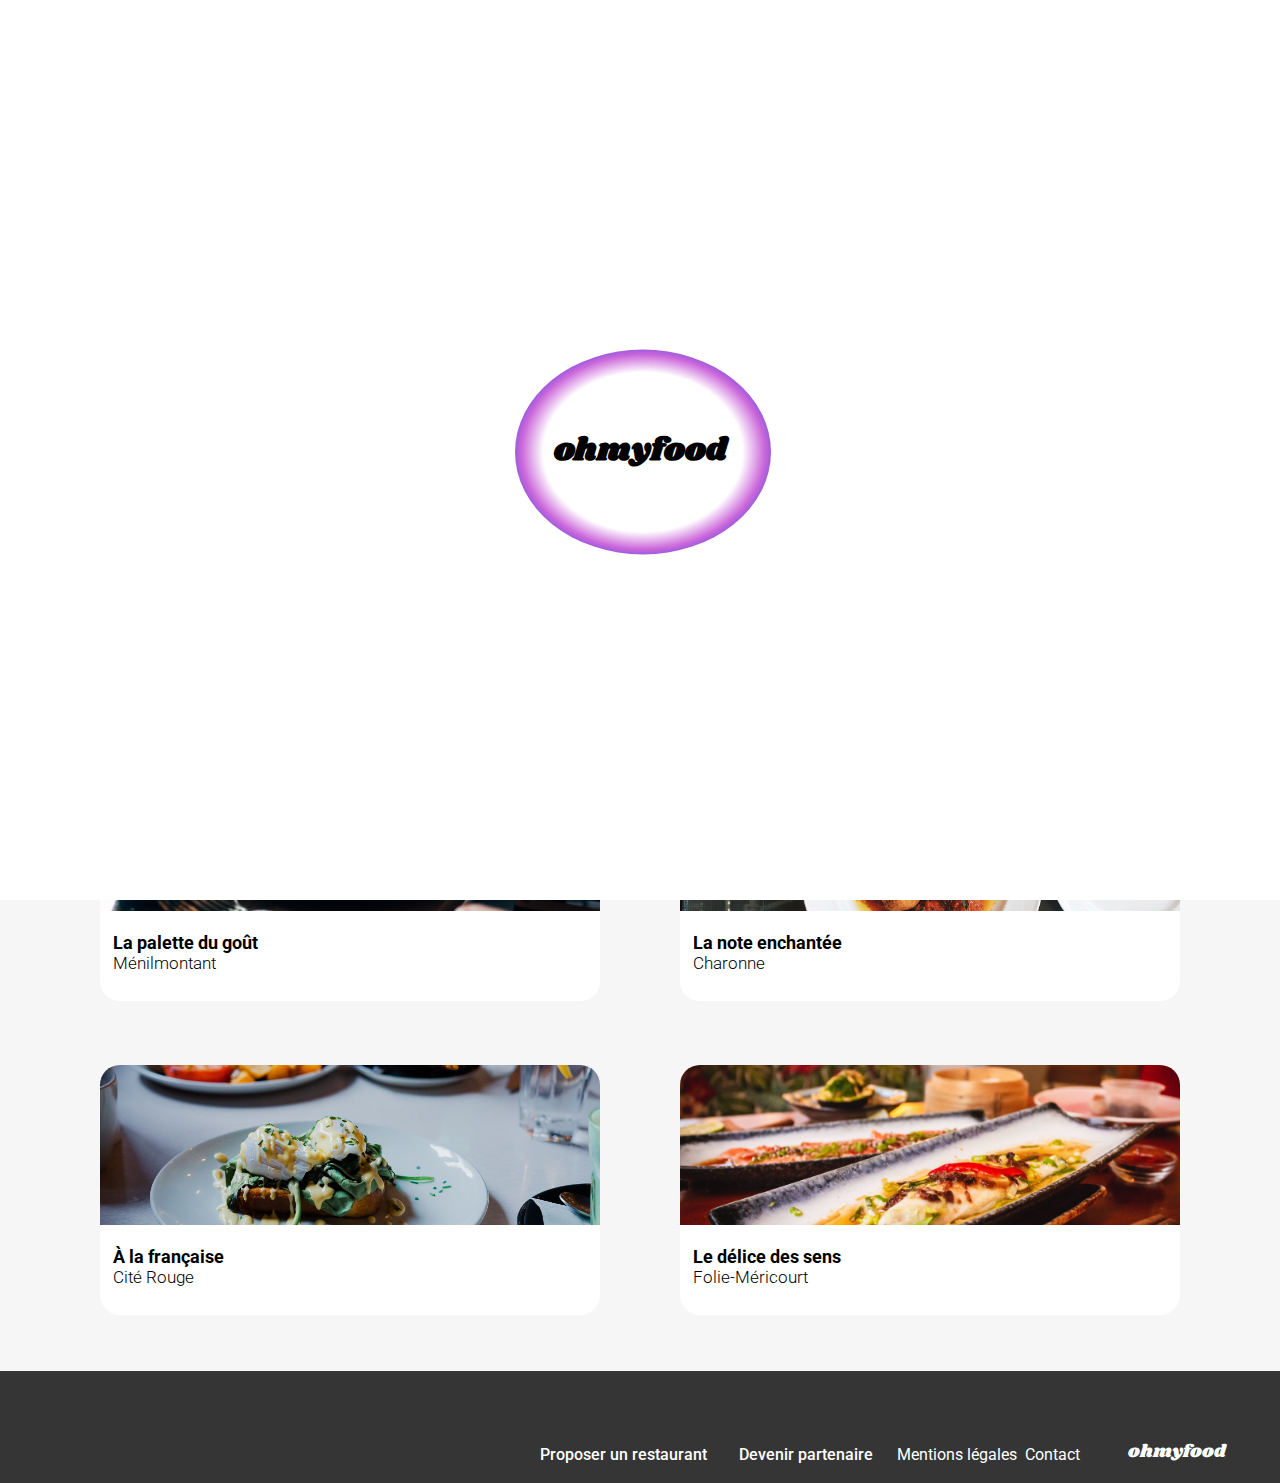
==== commit a1d6daf9: "Responsive" ====
--- a/index.html
+++ b/index.html
@@ -54,22 +54,28 @@
                         <div class="heart-container"><i class="fa-solid fa-heart"></i><i class="fa-regular fa-heart"></i></div>
                     </div>
                 </a>
-                <div class="card">
-                    <div class="label-new-restaurant">Nouveau</div>
-                    <img src="images/restaurants/stil-u2Lp8tXIcjw-unsplash.jpg" alt="">
-                    <p><b>La note enchantée</b><br>Charonne</p>
-                    <div class="heart-container"><i class="fa-solid fa-heart"></i><i class="fa-regular fa-heart"></i></div>
-                </div>
-                <div class="card">
-                    <img src="images/restaurants/toa-heftiba-DQKerTsQwi0-unsplash.jpg" alt="">
-                    <p><b>À la française</b><br>Cité Rouge</p>
-                    <div class="heart-container"><i class="fa-solid fa-heart"></i><i class="fa-regular fa-heart"></i></div>
-                </div>
-                <div class="card">
-                    <img src="images/restaurants/louis-hansel-shotsoflouis-qNBGVyOCY8Q-unsplash.jpg" alt="">
-                    <p><b>Le délice des sens</b><br>Folie-Méricourt</p>
-                    <div class="heart-container"><i class="fa-solid fa-heart"></i><i class="fa-regular fa-heart"></i></div>
-                </div>
+                <a href="resto2.html">
+                    <div class="card">
+                        <div class="label-new-restaurant">Nouveau</div>
+                        <img src="images/restaurants/stil-u2Lp8tXIcjw-unsplash.jpg" alt="">
+                        <p><b>La note enchantée</b><br>Charonne</p>
+                        <div class="heart-container"><i class="fa-solid fa-heart"></i><i class="fa-regular fa-heart"></i></div>
+                    </div>
+                </a>
+                <a href="resto3.html">
+                    <div class="card">
+                        <img src="images/restaurants/toa-heftiba-DQKerTsQwi0-unsplash.jpg" alt="">
+                        <p><b>À la française</b><br>Cité Rouge</p>
+                        <div class="heart-container"><i class="fa-solid fa-heart"></i><i class="fa-regular fa-heart"></i></div>
+                    </div>
+                </a>
+                <a href="resto4.html">
+                    <div class="card">
+                        <img src="images/restaurants/louis-hansel-shotsoflouis-qNBGVyOCY8Q-unsplash.jpg" alt="">
+                        <p><b>Le délice des sens</b><br>Folie-Méricourt</p>
+                        <div class="heart-container"><i class="fa-solid fa-heart"></i><i class="fa-regular fa-heart"></i></div>
+                    </div>
+                </a>
             </div>
         </section>
     </main>
--- a/style.css
+++ b/style.css
@@ -270,6 +270,7 @@
   background-color: #353535;
   color: #fff;
   padding: 1.5em;
+  position: relative;
 }
 footer h1 {
   margin: 0;
@@ -279,21 +280,21 @@
   margin-bottom: 1em;
 }
 footer .links-footer {
-  height: 100px;
   font-size: 16px;
   font-weight: 400;
   display: flex;
-  flex-direction: unset;
+  flex-direction: column;
 }
 footer .links-footer a {
   display: flex;
-  width: 200px;
+  margin-right: 0.5em;
 }
 footer .links-footer a i {
   margin-right: 0.5em;
 }
 footer .links-footer b {
   font-weight: 500;
+  margin-right: 1em;
 }
 
 .menu {
@@ -303,7 +304,9 @@
   background-color: #f6f6f6;
   position: relative;
   bottom: 3.5em;
+  margin: 0 auto;
   margin-bottom: -3em;
+  max-width: 700px;
 }
 
 .hero-image {
@@ -536,7 +539,53 @@
     flex-direction: column;
     padding: 4em 3em;
   }
-  .links-footer {
+}
+@media (min-width: 1025px) {
+  .tuto-number {
+    color: blue;
+  }
+  .restaurants {
+    padding-bottom: 0;
+  }
+  .restaurants h2 {
+    width: 100%;
+    max-width: 1080px;
+    margin: 0 auto;
+    margin-bottom: 1em;
+  }
+  .restaurants .restaurants-cards-container {
+    max-width: 1080px;
+    margin: 0 auto;
+    justify-content: space-between;
+  }
+  .restaurants .restaurants-cards-container a {
+    width: 500px;
+    margin-bottom: 48px;
+  }
+  .restaurants .restaurants-cards-container a .card {
+    width: 500px;
+  }
+  .menu {
+    width: 1050px;
+    padding: 1em 160px;
+    padding-bottom: 2em;
+  }
+  .menu h1 {
+    text-align: center;
+  }
+  footer {
+    height: 64px;
+  }
+  footer .links-footer {
     flex-direction: row;
+    position: absolute;
+    bottom: 1.2em;
+    right: 12em;
+  }
+  footer h1 {
+    position: absolute;
+    bottom: 1em;
+    right: 3em;
+    margin-bottom: 0;
   }
 }/*# sourceMappingURL=style.css.map */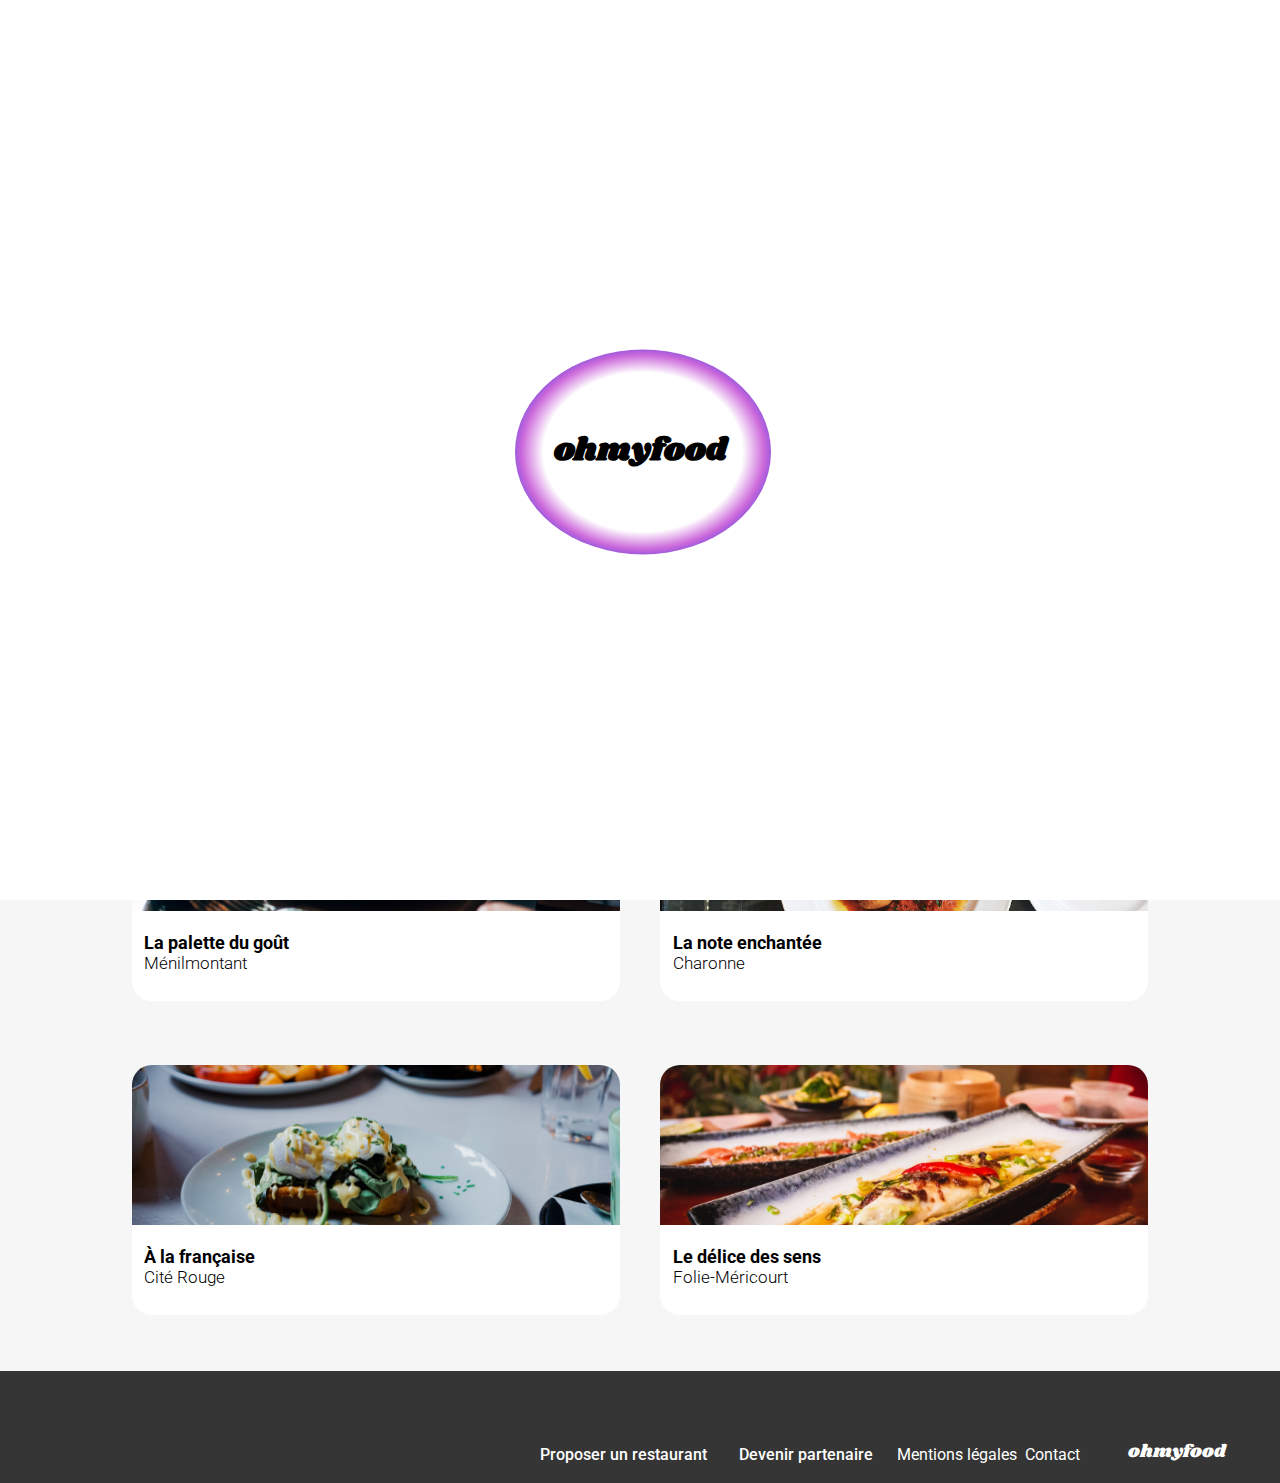
==== commit cd0c1a6b: "Dernier commit" ====
--- a/index.html
+++ b/index.html
@@ -24,28 +24,30 @@
     </div>
     <main>
         <section class="fonctionnement">
-            <h2>Fonctionnement</h2>
-            <div class="fonctionnement-tuto">
-                <div class="tuto-card">
-                    <div class="tuto-number">1</div>
-                    <i class="fa-solid fa-mobile-screen-button"></i> 
-                    Choisissez un restaurant
-                </div>
-                <div class="tuto-card">
-                    <div class="tuto-number">2</div>
-                    <i class="fa-solid fa-list-ul"></i> 
-                    Composez votre menu
-                </div>
-                <div class="tuto-card">
-                    <div class="tuto-number">3</div>
-                    <i class="fa-solid fa-store"></i> 
-                    Dégustez au restaurant
+            <div class="fonctionnement-card-container">
+                <h2>Fonctionnement</h2>
+                <div class="fonctionnement-tuto">
+                    <div class="tuto-card">
+                        <div class="tuto-number">1</div>
+                        <i class="fa-solid fa-mobile-screen-button"></i> 
+                        Choisissez un restaurant
+                    </div>
+                    <div class="tuto-card">
+                        <div class="tuto-number">2</div>
+                        <i class="fa-solid fa-list-ul"></i> 
+                        Composez votre menu
+                    </div>
+                    <div class="tuto-card">
+                        <div class="tuto-number">3</div>
+                        <i class="fa-solid fa-store"></i> 
+                        Dégustez au restaurant
+                    </div>
                 </div>
             </div>
         </section>
         <section id="restaurants" class="restaurants">
-            <h2>Restaurants</h2>
             <div class="restaurants-cards-container">
+                <h2>Restaurants</h2>
                 <a href="resto1.html">
                     <div class="card">
                         <div class="label-new-restaurant">Nouveau</div>
--- a/style.css
+++ b/style.css
@@ -162,7 +162,7 @@
 }
 
 .tuto-card {
-  width: 330px;
+  width: 310px;
   height: 72px;
   background-color: #f6f6f6;
   margin: 1em auto;
@@ -396,6 +396,29 @@
   color: white;
   font-size: 20px;
 }
+.menu .heart-container {
+  position: absolute;
+  right: 1.5em;
+  top: 1em;
+  font-size: 2em;
+}
+.menu .heart-container .fa-solid {
+  position: absolute;
+  top: 2px;
+  color: transparent;
+  transform: scale(0);
+  transition: all 0.3s ease-in-out;
+  background-image: linear-gradient(180deg, var(--primary-purple) 0%, var(--secondary-pink) 100%);
+  -webkit-background-clip: text;
+          background-clip: text;
+  -webkit-text-fill-color: transparent;
+}
+.menu .heart-container .fa-regular {
+  color: #101010;
+}
+.menu .heart-container:hover .fa-solid {
+  transform: scale(1.1);
+}
 
 button {
   margin: 0 auto;
@@ -544,6 +567,10 @@
   .tuto-number {
     color: blue;
   }
+  .fonctionnement-card-container {
+    max-width: 1080px;
+    margin: 0 auto;
+  }
   .restaurants {
     padding-bottom: 0;
   }
@@ -559,11 +586,8 @@
     justify-content: space-between;
   }
   .restaurants .restaurants-cards-container a {
-    width: 500px;
+    width: 48%;
     margin-bottom: 48px;
-  }
-  .restaurants .restaurants-cards-container a .card {
-    width: 500px;
   }
   .menu {
     width: 1050px;
@@ -572,6 +596,9 @@
   }
   .menu h1 {
     text-align: center;
+  }
+  .menu .heart-container {
+    right: 10em;
   }
   footer {
     height: 64px;
